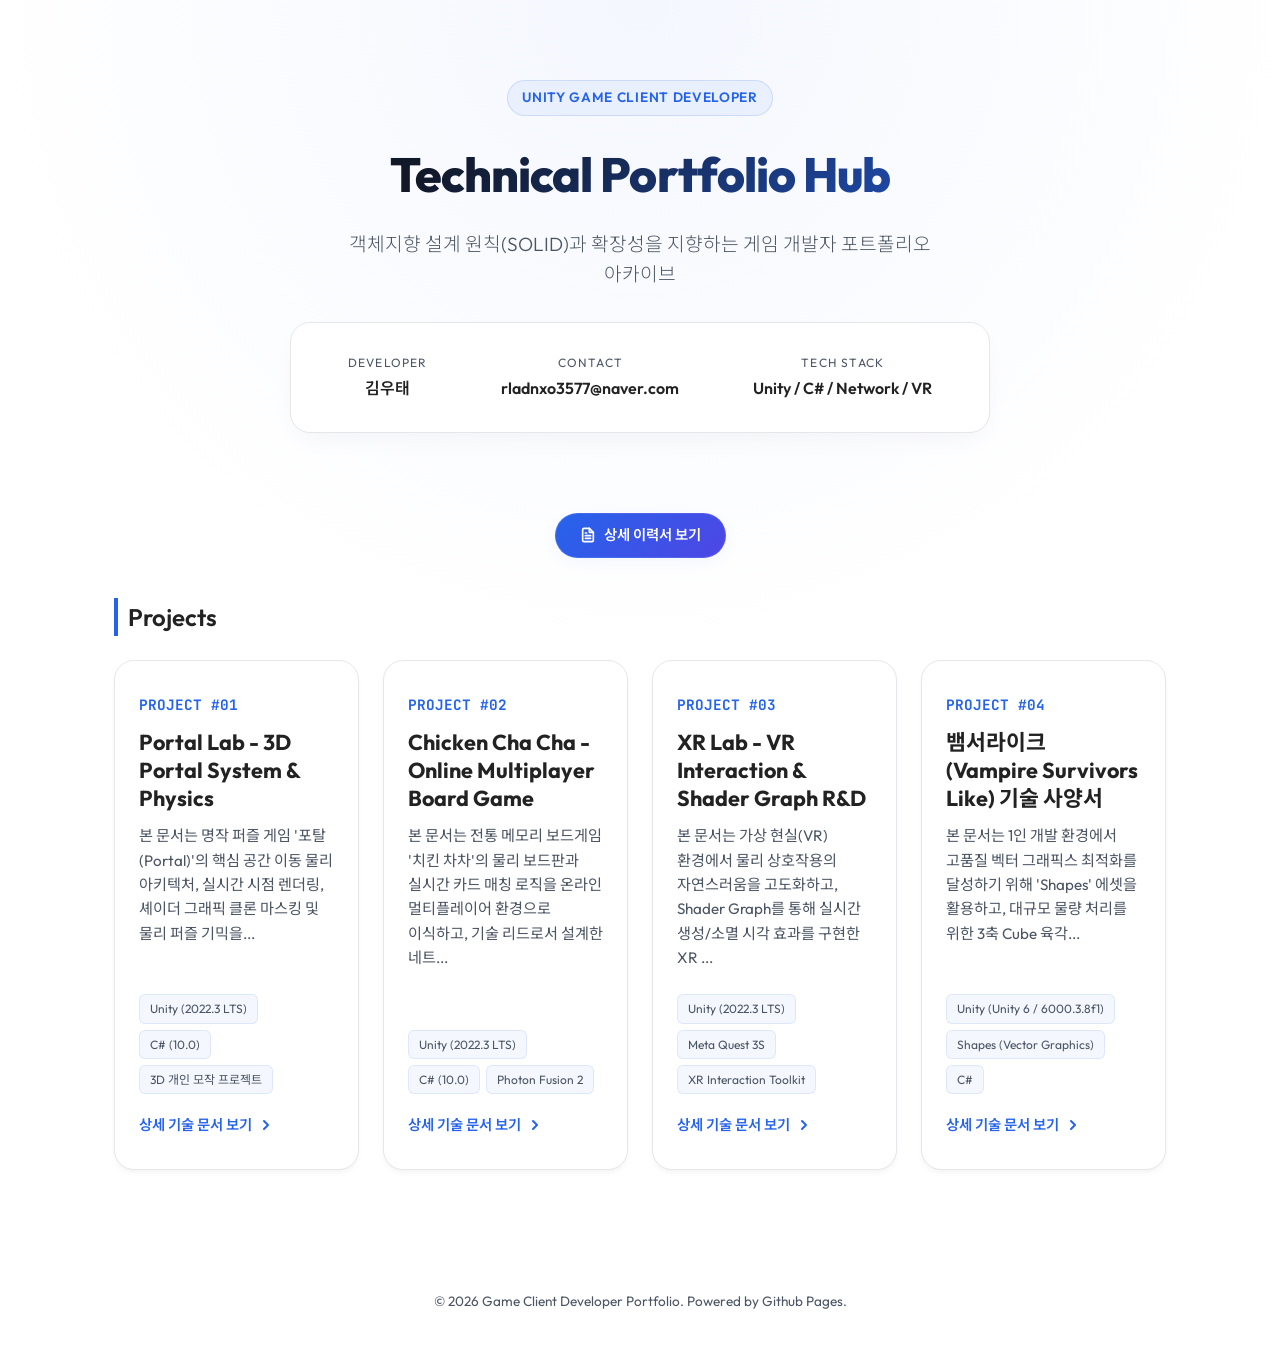
==== index.html @ 173a6411 "[포트폴리오 틀 완성]" ====
<!DOCTYPE html>
<html lang="ko">
<head>
  <meta charset="UTF-8">
  <meta name="viewport" content="width=device-width, initial-scale=1.0">
  <title>Game Client Developer Portfolio Hub</title>
  <meta name="description" content="유니티 게임 클라이언트 개발자 포트폴리오 웹 허브입니다. 핵심 프로젝트 설계와 아키텍처 문서를 제공합니다.">
  
  <!-- Google Fonts -->
  <link rel="preconnect" href="https://fonts.googleapis.com">
  <link rel="preconnect" href="https://fonts.gstatic.com" crossorigin>
  <link href="https://fonts.googleapis.com/css2?family=Outfit:wght@300;400;600;800&family=JetBrains+Mono:wght@400;700&family=Noto+Sans+KR:wght@300;400;700&display=swap" rel="stylesheet">
  
  <style>
    /* ── 디자인 토큰 & 초기화 ── */
    :root {
      --bg-dark: #FFFFFF;
      --card-bg: #FFFFFF;
      --card-border: #E5E7EB;
      --text-main: #222222;
      --text-muted: #4B5563;
      --primary: #2563EB; /* Blue */
      --primary-glow: rgba(37, 99, 235, 0.05);
      --secondary: #4F46E5; /* Indigo */
      --accent: #D97706; /* Amber */
      --font-outfit: 'Outfit', 'Noto Sans KR', sans-serif;
      --font-mono: 'JetBrains Mono', monospace;
    }

    * {
      box-sizing: border-box;
      margin: 0;
      padding: 0;
      font-family: var(--font-outfit);
      -webkit-font-smoothing: antialiased;
      word-break: keep-all;
    }

    body {
      background-color: var(--bg-dark);
      background-image: radial-gradient(circle at 50% 0%, var(--primary-glow) 0%, transparent 60%);
      background-attachment: fixed;
      color: var(--text-main);
      min-height: 100vh;
      display: flex;
      flex-direction: column;
      line-height: 1.6;
    }

    /* ── 헤더 레이아웃 ── */
    header {
      max-width: 1100px;
      width: 100%;
      margin: 0 auto;
      padding: 80px 24px 40px 24px;
      text-align: center;
      animation: fadeInDown 0.8s ease-out;
    }

    .badge {
      display: inline-block;
      padding: 6px 14px;
      background: rgba(37, 99, 235, 0.06);
      border: 1px solid rgba(37, 99, 235, 0.15);
      border-radius: 9999px;
      color: var(--primary);
      font-size: 0.85rem;
      font-weight: 600;
      text-transform: uppercase;
      letter-spacing: 0.05em;
      margin-bottom: 20px;
    }

    h1 {
      font-size: 3rem;
      font-weight: 800;
      letter-spacing: -0.02em;
      background: linear-gradient(135deg, #111827 30%, var(--primary) 100%);
      -webkit-background-clip: text;
      -webkit-text-fill-color: transparent;
      margin-bottom: 16px;
    }

    .subtitle {
      font-size: 1.2rem;
      color: var(--text-muted);
      max-width: 600px;
      margin: 0 auto 32px auto;
      font-weight: 300;
    }

    /* ── 프로필 간략 카드 (Glassmorphism) ── */
    .profile-summary {
      max-width: 700px;
      margin: 0 auto 60px auto;
      background: var(--card-bg);
      border: 1px solid var(--card-border);
      border-radius: 20px;
      padding: 30px;
      display: flex;
      justify-content: space-around;
      flex-wrap: wrap;
      gap: 20px;
      box-shadow: 0 10px 30px -10px rgba(0, 0, 0, 0.06);
      animation: fadeInUp 0.8s ease-out;
      text-decoration: none;
      cursor: pointer;
      transition: all 0.3s cubic-bezier(0.16, 1, 0.3, 1);
    }

    .profile-summary:hover {
      transform: translateY(-4px);
      border-color: rgba(99, 102, 241, 0.45);
      box-shadow: 0 15px 30px -10px rgba(99, 102, 241, 0.3);
    }

    .profile-item {
      text-align: center;
    }

    .profile-label {
      font-size: 0.75rem;
      text-transform: uppercase;
      color: var(--text-muted);
      letter-spacing: 0.1em;
      margin-bottom: 4px;
    }

    .profile-value {
      font-size: 1rem;
      font-weight: 600;
      color: var(--text-main);
    }

    /* ── 메인 컨텐츠 (그리드) ── */
    main {
      max-width: 1100px;
      width: 100%;
      margin: 0 auto;
      padding: 0 24px 80px 24px;
      flex: 1;
      animation: fadeInUp 1s ease-out;
    }

    .grid-title {
      font-size: 1.5rem;
      font-weight: 600;
      margin-bottom: 24px;
      padding-left: 10px;
      border-left: 4px solid var(--primary);
    }

    .portfolio-grid {
      display: grid;
      grid-template-columns: repeat(auto-fit, minmax(240px, 1fr));
      gap: 24px;
    }

    /* ── 포트폴리오 카드 컴포넌트 ── */
    .portfolio-card {
      background: var(--card-bg);
      border: 1px solid var(--card-border);
      border-radius: 20px;
      padding: 32px 24px;
      display: flex;
      flex-direction: column;
      transition: all 0.4s cubic-bezier(0.16, 1, 0.3, 1);
      text-decoration: none;
      color: var(--text-main);
      position: relative;
      overflow: hidden;
      cursor: pointer;
      box-shadow: 0 4px 6px -1px rgba(0, 0, 0, 0.04), 0 2px 4px -1px rgba(0, 0, 0, 0.02);
    }

    /* 카드 네온 테두리 효과 */
    .portfolio-card::before {
      content: '';
      position: absolute;
      top: 0;
      left: 0;
      width: 100%;
      height: 4px;
      background: linear-gradient(90deg, var(--primary), var(--secondary));
      opacity: 0;
      transition: opacity 0.3s;
    }

    .portfolio-card:hover {
      transform: translateY(-6px);
      border-color: rgba(37, 99, 235, 0.3);
      box-shadow: 0 10px 15px -3px rgba(0, 0, 0, 0.08), 0 4px 6px -2px rgba(0, 0, 0, 0.04);
    }

    .portfolio-card:hover::before {
      opacity: 1;
    }

    .card-num {
      font-family: var(--font-mono);
      font-size: 0.9rem;
      color: var(--primary);
      font-weight: 700;
      margin-bottom: 12px;
    }

    .card-title {
      font-size: 1.35rem;
      font-weight: 700;
      margin-bottom: 12px;
      line-height: 1.3;
    }

    .card-desc {
      font-size: 0.95rem;
      color: var(--text-muted);
      margin-bottom: 24px;
      flex: 1;
      font-weight: 400;
    }

    .card-tags {
      display: flex;
      flex-wrap: wrap;
      gap: 6px;
      margin-bottom: 20px;
    }

    .card-tag {
      font-size: 0.75rem;
      padding: 4px 10px;
      background: rgba(37, 99, 235, 0.05);
      border: 1px solid rgba(37, 99, 235, 0.1);
      border-radius: 6px;
      color: var(--text-muted);
    }

    .card-link-btn {
      display: inline-flex;
      align-items: center;
      font-size: 0.9rem;
      font-weight: 600;
      color: var(--primary);
      transition: color 0.3s;
    }

    .portfolio-card:hover .card-link-btn {
      color: #3B82F6;
    }

    .card-link-btn svg {
      margin-left: 6px;
      transition: transform 0.3s;
    }

    .portfolio-card:hover .card-link-btn svg {
      transform: translateX(4px);
    }

    /* ── 푸터 ── */
    footer {
      border-top: 1px solid rgba(255, 255, 255, 0.05);
      padding: 40px 24px;
      text-align: center;
      color: var(--text-muted);
      font-size: 0.85rem;
    }

    /* ── 애니메이션 ── */
    @keyframes fadeInDown {
      from {
        opacity: 0;
        transform: translateY(-20px);
      }
      to {
        opacity: 1;
        transform: translateY(0);
      }
    }

    @keyframes fadeInUp {
      from {
        opacity: 0;
        transform: translateY(30px);
      }
      to {
        opacity: 1;
        transform: translateY(0);
      }
    }

    .resume-btn {
      display: inline-flex;
      align-items: center;
      padding: 10px 24px;
      background: linear-gradient(135deg, var(--primary), var(--secondary));
      border: 1px solid rgba(255, 255, 255, 0.1);
      border-radius: 30px;
      color: #FFF;
      text-decoration: none;
      font-size: 0.9rem;
      font-weight: 600;
      box-shadow: 0 4px 15px var(--primary-glow);
      transition: all 0.3s cubic-bezier(0.16, 1, 0.3, 1);
      margin-top: 20px;
    }

    .resume-btn:hover {
      transform: translateY(-2px);
      box-shadow: 0 6px 20px rgba(99, 102, 241, 0.45);
      border-color: rgba(255, 255, 255, 0.2);
    }

    /* ── 반응형 레이아웃 ── */
    @media (max-width: 768px) {
      header {
        padding: 50px 24px 30px 24px;
      }
      h1 {
        font-size: 2.2rem;
      }
      .profile-summary {
        flex-direction: column;
        align-items: center;
        gap: 16px;
      }
    }
  </style>
</head>
<body>

  <header>
    <div class="badge">Unity Game Client Developer</div>
    <h1 id="main-header-title">Technical Portfolio Hub</h1>
    <p class="subtitle">객체지향 설계 원칙(SOLID)과 확장성을 지향하는 게임 개발자 포트폴리오 아카이브</p>
    
    <a href="resume/resume_viewer.html" class="profile-summary" id="profile-card">
      <div class="profile-item">
        <div class="profile-label">Developer</div>
        <div class="profile-value">김우태</div>
      </div>
      <div class="profile-item">
        <div class="profile-label">Contact</div>
        <div class="profile-value">rladnxo3577@naver.com</div>
      </div>
      <div class="profile-item">
        <div class="profile-label">Tech Stack</div>
        <div class="profile-value">Unity / C# / Network / VR</div>
      </div>
    </a>

    <a href="resume/resume_viewer.html" class="resume-btn" id="btn-view-resume">
      <svg width="16" height="16" viewBox="0 0 24 24" fill="none" stroke="currentColor" stroke-width="2.5" stroke-linecap="round" stroke-linejoin="round" style="display:inline-block; vertical-align:middle; margin-right:8px;">
        <path d="M14 2H6a2 2 0 0 0-2 2v16a2 2 0 0 0 2 2h12a2 2 0 0 0 2-2V8z"></path>
        <polyline points="14 2 14 8 20 8"></polyline>
        <line x1="16" y1="13" x2="8" y2="13"></line>
        <line x1="16" y1="17" x2="8" y2="17"></line>
        <polyline points="10 9 9 9 8 9"></polyline>
      </svg>
      상세 이력서 보기
    </a>
  </header>

  <main>
    <h2 class="grid-title" id="grid-header">Projects</h2>
    
    <div class="portfolio-grid" id="project-list-grid">
      <!-- 1번 포트폴리오 -->
      <a href="viewer.html#1" class="portfolio-card" id="card-proj-1">
        <div class="card-num">PROJECT #01</div>
        <h3 class="card-title">확률 기반 크래프팅 시스템</h3>
        <p class="card-desc">UI와 비즈니스 로직을 완벽히 분리하고, 주입형 난수 함수로 100% 경로 단위 테스트를 보장하는 제작 시스템 설계.</p>
        <div class="card-tags">
          <span class="card-tag">DIP/Event</span>
          <span class="card-tag">Unit Test</span>
          <span class="card-tag">LINQ</span>
        </div>
        <div class="card-link-btn">
          상세 기술 문서 보기
          <svg width="16" height="16" viewBox="0 0 16 16" fill="none" xmlns="http://www.w3.org/2000/svg">
            <path d="M6 12L10 8L6 4" stroke="currentColor" stroke-width="2" stroke-linecap="round" stroke-linejoin="round"/>
          </svg>
        </div>
      </a>

      <!-- 2번 포트폴리오 -->
      <a href="viewer.html#2" class="portfolio-card" id="card-proj-2">
        <div class="card-num">PROJECT #02</div>
        <h3 class="card-title">[프로젝트 2 상세 작성]</h3>
        <p class="card-desc">이곳에 두 번째 대표 프로젝트의 핵심 아키텍처 성과 및 최적화 기획 요약을 작성해 넣으세요.</p>
        <div class="card-tags">
          <span class="card-tag">대기 중</span>
          <span class="card-tag">대기 중</span>
        </div>
        <div class="card-link-btn">
          상세 기술 문서 보기
          <svg width="16" height="16" viewBox="0 0 16 16" fill="none" xmlns="http://www.w3.org/2000/svg">
            <path d="M6 12L10 8L6 4" stroke="currentColor" stroke-width="2" stroke-linecap="round" stroke-linejoin="round"/>
          </svg>
        </div>
      </a>

      <!-- 3번 포트폴리오 -->
      <a href="viewer.html#3" class="portfolio-card" id="card-proj-3">
        <div class="card-num">PROJECT #03</div>
        <h3 class="card-title">[프로젝트 3 상세 작성]</h3>
        <p class="card-desc">세 번째 프로젝트의 구조도, 트러블슈팅 및 성능 향상 핵심 지표를 채워넣을 템플릿 영역입니다.</p>
        <div class="card-tags">
          <span class="card-tag">대기 중</span>
          <span class="card-tag">대기 중</span>
        </div>
        <div class="card-link-btn">
          상세 기술 문서 보기
          <svg width="16" height="16" viewBox="0 0 16 16" fill="none" xmlns="http://www.w3.org/2000/svg">
            <path d="M6 12L10 8L6 4" stroke="currentColor" stroke-width="2" stroke-linecap="round" stroke-linejoin="round"/>
          </svg>
        </div>
      </a>

      <!-- 4번 포트폴리오 -->
      <a href="viewer.html#4" class="portfolio-card" id="card-proj-4">
        <div class="card-num">PROJECT #04</div>
        <h3 class="card-title">[프로젝트 4 상세 작성]</h3>
        <p class="card-desc">네 번째 프로젝트의 시스템 구조 및 모듈 결합도를 제어하기 위해 고민한 설계 결정을 기록하는 공간입니다.</p>
        <div class="card-tags">
          <span class="card-tag">대기 중</span>
          <span class="card-tag">대기 중</span>
        </div>
        <div class="card-link-btn">
          상세 기술 문서 보기
          <svg width="16" height="16" viewBox="0 0 16 16" fill="none" xmlns="http://www.w3.org/2000/svg">
            <path d="M6 12L10 8L6 4" stroke="currentColor" stroke-width="2" stroke-linecap="round" stroke-linejoin="round"/>
          </svg>
        </div>
      </a>
    </div>
  </main>

  <footer>
    <p>© 2026 Game Client Developer Portfolio. Powered by Github Pages.</p>
  </footer>

  <script>
    document.addEventListener("DOMContentLoaded", () => {
      const projects = [1, 2, 3, 4];
      
      projects.forEach(num => {
        const card = document.getElementById(`card-proj-${num}`);
        if (!card) return;

        const titleEl = card.querySelector(".card-title");
        const descEl = card.querySelector(".card-desc");
        const tagsEl = card.querySelector(".card-tags");

        // 프로젝트 마크다운 동적 읽기
        fetch(`./portfolio/project${num}/README.md`)
          .then(res => {
            if (!res.ok) throw new Error("Readme not found");
            return res.text();
          })
          .then(mdText => {
            parseAndApply(mdText, titleEl, descEl, tagsEl);
          })
          .catch(err => {
            console.log(`Project ${num} metadata skipped (Using placeholder):`, err.message);
          });
      });

      function parseAndApply(md, titleEl, descEl, tagsEl) {
        const lines = md.split('\n').map(line => line.trim()).filter(line => line.length > 0);
        
        let title = "";
        let desc = "";
        let tags = [];

        // 1. 제목 추출 (# 헤더)
        for (let line of lines) {
          if (line.startsWith("#")) {
            title = line.replace(/^#+\s*/, "").replace(/—/g, "-");
            break;
          }
        }

        // 2. 한 줄 요약 설명 추출
        let foundHeader = false;
        for (let line of lines) {
          if (line.startsWith("#")) {
            foundHeader = true;
            continue;
          }
          if (foundHeader && !line.startsWith("#") && !line.startsWith("*") && !line.startsWith("-") && !line.startsWith(">") && !line.startsWith("`")) {
            desc = line;
            break;
          }
        }

        // 3. 태그 추출 (**로 강조된 메타 라인 파싱)
        for (let line of lines) {
          if (line.startsWith("**") && line.endsWith("**")) {
            const rawTags = line.replace(/^\*\*|\*\*$/g, "").split(/[·•|]/);
            tags = rawTags.map(t => t.trim()).filter(t => t.length > 0);
            break;
          }
        }

        // DOM 업데이트
        if (title && titleEl) titleEl.textContent = title;
        if (desc && descEl) {
          descEl.textContent = desc.length > 85 ? desc.substring(0, 85) + "..." : desc;
        }
        if (tags.length > 0 && tagsEl) {
          tagsEl.innerHTML = "";
          // 최대 3개 태그 노출
          tags.slice(0, 3).forEach(tag => {
            const span = document.createElement("span");
            span.className = "card-tag";
            span.textContent = tag;
            tagsEl.appendChild(span);
          });
        }
      }
    });
  </script>

</body>
</html>
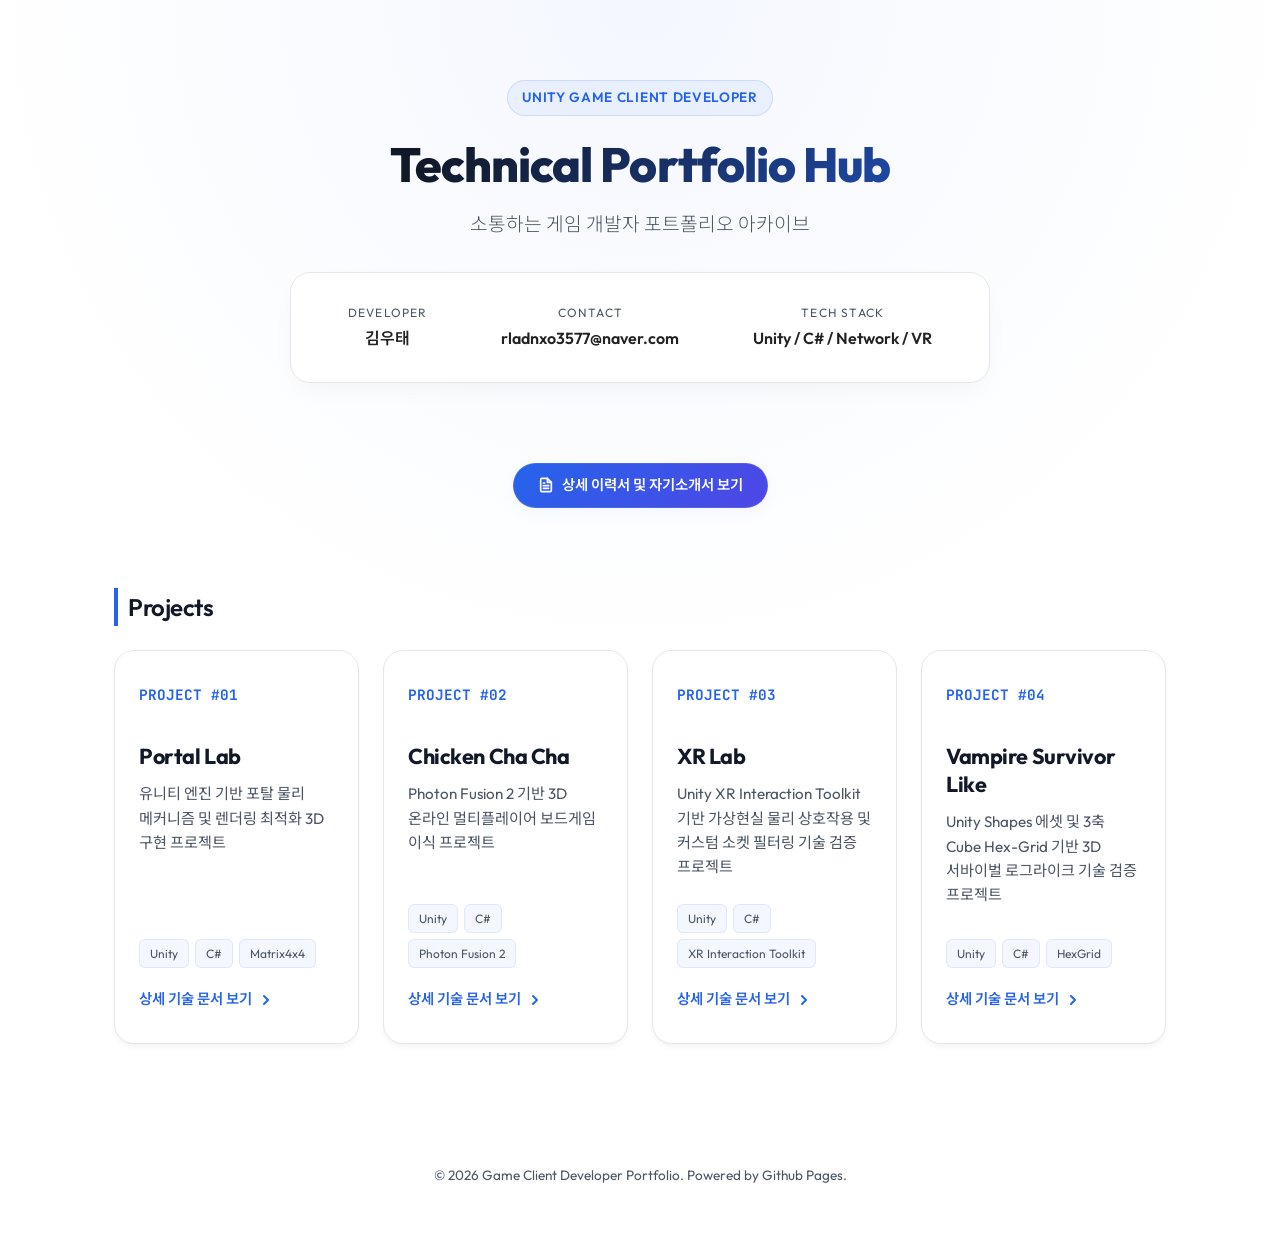
==== commit 1378dbe8: "[project2 - 치킨 차차 작업 중]" ====
--- a/index.html
+++ b/index.html
@@ -10,21 +10,15 @@
   <link rel="preconnect" href="https://fonts.googleapis.com">
   <link rel="preconnect" href="https://fonts.gstatic.com" crossorigin>
   <link href="https://fonts.googleapis.com/css2?family=Outfit:wght@300;400;600;800&family=JetBrains+Mono:wght@400;700&family=Noto+Sans+KR:wght@300;400;700&display=swap" rel="stylesheet">
+  <!-- 공통 디자인 시스템 (theme.css) -->
+  <link rel="stylesheet" href="theme.css">
   
   <style>
-    /* ── 디자인 토큰 & 초기화 ── */
+    /* ── index.html 전용 디자인 토큰 ── */
     :root {
-      --bg-dark: #FFFFFF;
-      --card-bg: #FFFFFF;
-      --card-border: #E5E7EB;
-      --text-main: #222222;
-      --text-muted: #4B5563;
-      --primary: #2563EB; /* Blue */
-      --primary-glow: rgba(37, 99, 235, 0.05);
-      --secondary: #4F46E5; /* Indigo */
-      --accent: #D97706; /* Amber */
-      --font-outfit: 'Outfit', 'Noto Sans KR', sans-serif;
-      --font-mono: 'JetBrains Mono', monospace;
+      --bg-dark: var(--bg-light);
+      --font-outfit: var(--font-sans);
+      --primary-glow: color-mix(in srgb, var(--primary) 5%, transparent);
     }
 
     * {
@@ -60,8 +54,8 @@
     .badge {
       display: inline-block;
       padding: 6px 14px;
-      background: rgba(37, 99, 235, 0.06);
-      border: 1px solid rgba(37, 99, 235, 0.15);
+      background: color-mix(in srgb, var(--primary) 6%, transparent);
+      border: 1px solid color-mix(in srgb, var(--primary) 15%, transparent);
       border-radius: 9999px;
       color: var(--primary);
       font-size: 0.85rem;
@@ -75,7 +69,7 @@
       font-size: 3rem;
       font-weight: 800;
       letter-spacing: -0.02em;
-      background: linear-gradient(135deg, #111827 30%, var(--primary) 100%);
+      background: linear-gradient(135deg, var(--heading-color) 30%, var(--primary) 100%);
       -webkit-background-clip: text;
       -webkit-text-fill-color: transparent;
       margin-bottom: 16px;
@@ -110,8 +104,8 @@
 
     .profile-summary:hover {
       transform: translateY(-4px);
-      border-color: rgba(99, 102, 241, 0.45);
-      box-shadow: 0 15px 30px -10px rgba(99, 102, 241, 0.3);
+      border-color: color-mix(in srgb, var(--secondary) 45%, transparent);
+      box-shadow: 0 15px 30px -10px color-mix(in srgb, var(--secondary) 30%, transparent);
     }
 
     .profile-item {
@@ -188,7 +182,7 @@
 
     .portfolio-card:hover {
       transform: translateY(-6px);
-      border-color: rgba(37, 99, 235, 0.3);
+      border-color: color-mix(in srgb, var(--primary) 30%, transparent);
       box-shadow: 0 10px 15px -3px rgba(0, 0, 0, 0.08), 0 4px 6px -2px rgba(0, 0, 0, 0.04);
     }
 
@@ -229,8 +223,8 @@
     .card-tag {
       font-size: 0.75rem;
       padding: 4px 10px;
-      background: rgba(37, 99, 235, 0.05);
-      border: 1px solid rgba(37, 99, 235, 0.1);
+      background: color-mix(in srgb, var(--primary) 5%, transparent);
+      border: 1px solid color-mix(in srgb, var(--primary) 10%, transparent);
       border-radius: 6px;
       color: var(--text-muted);
     }
@@ -245,7 +239,7 @@
     }
 
     .portfolio-card:hover .card-link-btn {
-      color: #3B82F6;
+      color: var(--secondary);
     }
 
     .card-link-btn svg {
@@ -307,7 +301,7 @@
 
     .resume-btn:hover {
       transform: translateY(-2px);
-      box-shadow: 0 6px 20px rgba(99, 102, 241, 0.45);
+      box-shadow: 0 6px 20px color-mix(in srgb, var(--secondary) 45%, transparent);
       border-color: rgba(255, 255, 255, 0.2);
     }
 
@@ -332,7 +326,7 @@
   <header>
     <div class="badge">Unity Game Client Developer</div>
     <h1 id="main-header-title">Technical Portfolio Hub</h1>
-    <p class="subtitle">객체지향 설계 원칙(SOLID)과 확장성을 지향하는 게임 개발자 포트폴리오 아카이브</p>
+    <p class="subtitle">소통하는 게임 개발자 포트폴리오 아카이브</p>
     
     <a href="resume/resume_viewer.html" class="profile-summary" id="profile-card">
       <div class="profile-item">
@@ -357,7 +351,7 @@
         <line x1="16" y1="17" x2="8" y2="17"></line>
         <polyline points="10 9 9 9 8 9"></polyline>
       </svg>
-      상세 이력서 보기
+      상세 이력서 및 자기소개서 보기
     </a>
   </header>
 
@@ -368,12 +362,11 @@
       <!-- 1번 포트폴리오 -->
       <a href="viewer.html#1" class="portfolio-card" id="card-proj-1">
         <div class="card-num">PROJECT #01</div>
-        <h3 class="card-title">확률 기반 크래프팅 시스템</h3>
-        <p class="card-desc">UI와 비즈니스 로직을 완벽히 분리하고, 주입형 난수 함수로 100% 경로 단위 테스트를 보장하는 제작 시스템 설계.</p>
+        <h3 class="card-title">[프로젝트 1 상세 작성]</h3>
+        <p class="card-desc">첫 번째 대표 프로젝트의 핵심 아키텍처 성과 및 최적화 기획 요약을 작성해 넣으세요.</p>
         <div class="card-tags">
-          <span class="card-tag">DIP/Event</span>
-          <span class="card-tag">Unit Test</span>
-          <span class="card-tag">LINQ</span>
+          <span class="card-tag">대기 중</span>
+          <span class="card-tag">대기 중</span>
         </div>
         <div class="card-link-btn">
           상세 기술 문서 보기
@@ -453,7 +446,7 @@
         const tagsEl = card.querySelector(".card-tags");
 
         // 프로젝트 마크다운 동적 읽기
-        fetch(`./portfolio/project${num}/README.md`)
+        fetch(`./portfolio/project${num}/README.md?t=${new Date().getTime()}`)
           .then(res => {
             if (!res.ok) throw new Error("Readme not found");
             return res.text();
@@ -473,50 +466,96 @@
         let desc = "";
         let tags = [];
 
-        // 1. 제목 추출 (# 헤더)
+        // 1. 제목 및 부제(H3) 추출
         for (let line of lines) {
-          if (line.startsWith("#")) {
+          if (line.startsWith("#") && !line.startsWith("##") && !line.startsWith("###")) {
             title = line.replace(/^#+\s*/, "").replace(/—/g, "-");
-            break;
-          }
-        }
-
-        // 2. 한 줄 요약 설명 추출
-        let foundHeader = false;
-        for (let line of lines) {
-          if (line.startsWith("#")) {
-            foundHeader = true;
-            continue;
-          }
-          if (foundHeader && !line.startsWith("#") && !line.startsWith("*") && !line.startsWith("-") && !line.startsWith(">") && !line.startsWith("`")) {
-            desc = line;
-            break;
-          }
-        }
-
-        // 3. 태그 추출 (**로 강조된 메타 라인 파싱)
-        for (let line of lines) {
-          if (line.startsWith("**") && line.endsWith("**")) {
-            const rawTags = line.replace(/^\*\*|\*\*$/g, "").split(/[·•|]/);
-            tags = rawTags.map(t => t.trim()).filter(t => t.length > 0);
-            break;
+          }
+          if (line.startsWith("###") && !desc) {
+            desc = line.replace(/^###+\s*/, "");
+          }
+        }
+
+        // 2. 부제가 없을 때만 첫 일반 단락을 한 줄 요약으로 추출
+        if (!desc) {
+          let foundHeader = false;
+          for (let line of lines) {
+            if (line.startsWith("#")) {
+              foundHeader = true;
+              continue;
+            }
+            if (foundHeader && !line.startsWith("#") && !line.startsWith("*") && !line.startsWith("-") && !line.startsWith(">") && !line.startsWith("`") && !line.startsWith("|")) {
+              desc = line;
+              break;
+            }
+          }
+        }
+
+        // 3. 태그 추출 (HTML meta-grid의 핵심 스택 우선, 그 다음 마크다운 표, 마지막으로 ** 볼드 라인)
+        let foundTableStack = false;
+        
+        // A. HTML meta-grid 탐색
+        for (let i = 0; i < lines.length; i++) {
+          if (lines[i].includes("핵심 스택") || lines[i].includes("기술 스택")) {
+            for (let j = i + 1; j <= i + 4 && j < lines.length; j++) {
+              if (lines[j].includes("meta-val")) {
+                const cleanText = lines[j].replace(/<[^>]*>/g, "").trim();
+                const rawTags = cleanText.split(/[\/·•|]/);
+                tags = rawTags.map(t => t.trim()).filter(t => t.length > 0);
+                foundTableStack = true;
+                break;
+              }
+            }
+          }
+          if (foundTableStack) break;
+        }
+
+        // B. 마크다운 표 탐색
+        if (!foundTableStack) {
+          for (let line of lines) {
+            if (line.startsWith("|") && (line.includes("핵심 스택") || line.includes("기술 스택"))) {
+              const cols = line.split("|").map(c => c.trim());
+              if (cols.length >= 3) {
+                const rawTags = cols[2].split(/[\/·•|]/);
+                tags = rawTags.map(t => t.trim()).filter(t => t.length > 0);
+                foundTableStack = true;
+                break;
+              }
+            }
+          }
+        }
+
+        // C. 기존 ** 볼드 라인 탐색
+        if (!foundTableStack) {
+          for (let line of lines) {
+            if (line.startsWith("**") && line.endsWith("**")) {
+              const rawTags = line.replace(/^\*\*|\*\*$/g, "").split(/[\/·•|]/);
+              tags = rawTags.map(t => t.trim()).filter(t => t.length > 0);
+              break;
+            }
           }
         }
 
         // DOM 업데이트
         if (title && titleEl) titleEl.textContent = title;
         if (desc && descEl) {
-          descEl.textContent = desc.length > 85 ? desc.substring(0, 85) + "..." : desc;
-        }
-        if (tags.length > 0 && tagsEl) {
+          descEl.textContent = desc;
+        }
+        if (tagsEl) {
           tagsEl.innerHTML = "";
-          // 최대 3개 태그 노출
-          tags.slice(0, 3).forEach(tag => {
+          if (tags.length > 0) {
+            tags.slice(0, 3).forEach(tag => {
+              const span = document.createElement("span");
+              span.className = "card-tag";
+              span.textContent = tag;
+              tagsEl.appendChild(span);
+            });
+          } else {
             const span = document.createElement("span");
             span.className = "card-tag";
-            span.textContent = tag;
+            span.textContent = "대기 중";
             tagsEl.appendChild(span);
-          });
+          }
         }
       }
     });
--- a/theme.css
+++ b/theme.css
@@ -0,0 +1,240 @@
+@charset "UTF-8";
+
+/* ==========================================================================
+   김우태 개발자 포트폴리오 웹 허브 — 공통 디자인 시스템 (theme.css)
+   [미니멀 / 문서형 테마 (가장 권장)]
+   ========================================================================== */
+
+:root {
+  /* ── 폰트 2종 (본문용 산세리프 / 코드용 고정폭) ── */
+  --font-sans: 'Outfit', 'Noto Sans KR', -apple-system, BlinkMacSystemFont, 'Segoe UI', Roboto, sans-serif;
+  --font-mono: 'JetBrains Mono', 'D2Coding', Consolas, monospace;
+
+  /* ── 테마 3색 (미니멀/문서형 밝은 테마) ── */
+  --bg-light: #FFFFFF;        /* 1. 배경색 (순백색) */
+  --text-main: #222222;       /* 2. 텍스트색 (진회색) */
+  --primary: #2563EB;         /* 3. 강조색 (신뢰성 높은 파란색 Blue) */
+  
+  /* ── 서브 강조 및 상태 컬러 ── */
+  --secondary: #4F46E5;       /* 페리윙클/인디고 계열 */
+  --text-muted: #4B5563;      /* 흐린 설명용 그레이 */
+  --accent: #D97706;          /* 포인트 오렌지/앰버 */
+  
+  /* ── 미니멀 보더 & 섀도우 토큰 ── */
+  --card-bg: #FFFFFF;
+  --card-image-bg: #e6ebff;   /* 이미지 카드 배경색 */
+  --card-border: #E5E7EB;     /* 연한 회색 경계선 */
+  --shadow-sm: 0 1px 2px 0 rgba(0, 0, 0, 0.05);
+  --shadow-md: 0 4px 6px -1px rgba(0, 0, 0, 0.05), 0 2px 4px -1px rgba(0, 0, 0, 0.03);
+  --shadow-lg: 0 10px 15px -3px rgba(0, 0, 0, 0.06), 0 4px 6px -2px rgba(0, 0, 0, 0.02);
+  --container-width: 1060px;
+
+  /* ── 코드 블록 토큰 ── */
+  --code-bg: #0d1117;               /* pre 블록 배경 (다크) */
+  --code-border: #30363d;           /* pre 블록 테두리 */
+  --code-shadow: rgba(0, 0, 0, 0.3); /* pre 블록 그림자 */
+  --code-text: #c9d1d9;             /* pre code 기본 글자색 */
+  --code-comment: #8b949e;          /* 주석 글자색 */
+  --code-inline-bg: rgba(37, 99, 235, 0.05); /* 인라인 코드 배경 */
+  --code-highlight: #38bdf8;        /* strong/b 강조 글자색 (Sky Blue) */
+  --code-highlight-glow: rgba(56, 189, 248, 0.3); /* 강조 글자 glow */
+  --code-number-highlight: #f97316;  /* 코드 주석 넘버링 강조 글자색 (Vivid Orange) */
+
+  /* ── 머메이드 다이어그램 토큰 ── */
+  --mermaid-node-font-size: 14px;   /* 노드 내부 텍스트 크기 */
+  --mermaid-xl-scale: 1.5;          /* .mermaid-xl 확대 배율 */
+
+  /* ── 뷰어 레이아웃 & 컴포넌트 토큰 ── */
+  --sidebar-bg: #F9FAFB;            /* 사이드바 및 TOC 배경색 */
+  --heading-color: #111827;         /* 제목 텍스트 색상 */
+  --error-color: #EF4444;           /* 에러 메시지 색상 */
+  --caption-bg: #FAFAFA;            /* 이미지 캡션 배경색 */
+  --tooltip-bg: rgba(17, 24, 39, 0.85); /* 돋보기 툴팁 배경색 */
+  --tooltip-border: rgba(255, 255, 255, 0.1); /* 돋보기 툴팁 테두리 */
+  --tooltip-text: #FFFFFF;          /* 돋보기 툴팁 텍스트 */
+}
+
+/* ── Reset & Base Styles ── */
+* {
+  box-sizing: border-box;
+  margin: 0;
+  padding: 0;
+}
+
+body {
+  background-color: var(--bg-light);
+  background-image: radial-gradient(circle at 50% 0%, rgba(37, 99, 235, 0.02) 0%, transparent 60%);
+  color: var(--text-main);
+  font-family: var(--font-sans);
+  line-height: 1.8;
+  -webkit-font-smoothing: antialiased;
+  -moz-osx-font-smoothing: grayscale;
+}
+
+/* ── 레이아웃 컨테이너 ── */
+.container {
+  max-width: var(--container-width);
+  margin: 0 auto;
+  padding: 40px 20px;
+}
+
+/* ── 미니멀 디자인 카드 (.card-wrapper) ── */
+.card-wrapper {
+  background: var(--card-bg);
+  border: 1px solid var(--card-border);
+  border-radius: 16px;
+  padding: 30px;
+  box-shadow: var(--shadow-md);
+  transition: all 0.3s cubic-bezier(0.16, 1, 0.3, 1);
+}
+
+.card-wrapper:hover {
+  transform: translateY(-2px);
+  border-color: color-mix(in srgb, var(--primary) 30%, transparent);
+  box-shadow: var(--shadow-lg);
+}
+
+/* ── 헤더 및 텍스트 위계 (Typography) ── */
+h1, h2, h3, h4 {
+  color: var(--heading-color);             /* 완전 검정에 가까운 다크 그레이 */
+  font-weight: 700;
+  letter-spacing: -0.02em;
+}
+
+h1 {
+  font-size: 2.5rem;
+  line-height: 1.2;
+  margin-bottom: 20px;
+  background: linear-gradient(135deg, var(--heading-color) 30%, var(--primary) 100%);
+  -webkit-background-clip: text;
+  -webkit-text-fill-color: transparent;
+}
+
+h2 {
+  font-size: 1.5rem;
+  border-left: 4px solid var(--primary);
+  padding-left: 12px;
+  margin: 40px 0 20px 0;
+}
+
+h3 {
+  font-size: 1.15rem;
+  margin: 24px 0 12px 0;
+}
+
+p {
+  color: var(--text-muted);
+  font-weight: 400;
+  margin-bottom: 16px;
+}
+
+strong {
+  color: var(--primary);
+  font-weight: 600;
+}
+
+/* ── 미니멀 코드 블록 및 인라인 코드 ── */
+pre {
+  background: var(--sidebar-bg);        /* 코드 블록용 연회색 배경 */
+  border: 1px solid var(--card-border);
+  border-radius: 8px;
+  padding: 16px 20px;
+  margin: 20px 0;
+  overflow-x: auto;
+}
+
+code, pre code {
+  font-family: var(--font-mono) !important;
+  font-size: 0.85rem;
+  color: var(--text-main);
+}
+
+p code {
+  background: color-mix(in srgb, var(--primary) 5%, transparent);
+  color: var(--primary);
+  padding: 2px 6px;
+  border-radius: 4px;
+}
+
+code .code-number-highlight {
+  color: var(--code-number-highlight) !important;
+  font-weight: 700;
+}
+
+/* ── 리스트 스타일 ── */
+ul, ol {
+  margin-bottom: 20px;
+  padding-left: 20px;
+  color: var(--text-muted);
+  font-weight: 400;
+}
+
+li {
+  margin-bottom: 8px;
+}
+
+/* ── 테이블 스타일 ── */
+table {
+  width: 100%;
+  border-collapse: collapse;
+  margin: 24px 0;
+  font-size: 0.9rem;
+}
+
+th {
+  background: color-mix(in srgb, var(--primary) 4%, transparent);
+  color: var(--primary);
+  text-align: left;
+  padding: 10px 14px;
+  border-bottom: 2px solid color-mix(in srgb, var(--primary) 15%, transparent);
+  font-weight: 600;
+}
+
+td {
+  padding: 10px 14px;
+  border-bottom: 1px solid var(--card-border);
+  color: var(--text-muted);
+}
+
+/* ── 마크다운 내 이미지 스타일 최적화 ── */
+.markdown-body img {
+  max-width: 100%;
+  height: auto;
+  display: block;
+  margin: 28px auto;
+  border-radius: 10px;
+  border: 1px solid var(--card-border);
+  box-shadow: 0 6px 16px rgba(0, 0, 0, 0.04);
+  transition: transform 0.3s ease, box-shadow 0.3s ease;
+}
+
+.markdown-body img:hover {
+  transform: translateY(-2px);
+  box-shadow: 0 12px 24px rgba(0, 0, 0, 0.08);
+}
+
+/* ── 이미지 가로 배치를 위한 공용 플렉스 그리드 ── */
+.image-row {
+  display: flex;
+  gap: 16px;
+  justify-content: center;
+  align-items: center;
+  flex-wrap: wrap;
+  margin: 28px 0;
+  width: 100%;
+}
+
+.image-row.cols-2 img {
+  max-width: calc(50% - 8px) !important;
+  margin: 0 !important;
+}
+
+.image-row.cols-3 img {
+  max-width: calc(33.33% - 11px) !important;
+  margin: 0 !important;
+}
+
+.image-row.cols-4 img {
+  max-width: calc(25% - 12px) !important;
+  margin: 0 !important;
+}
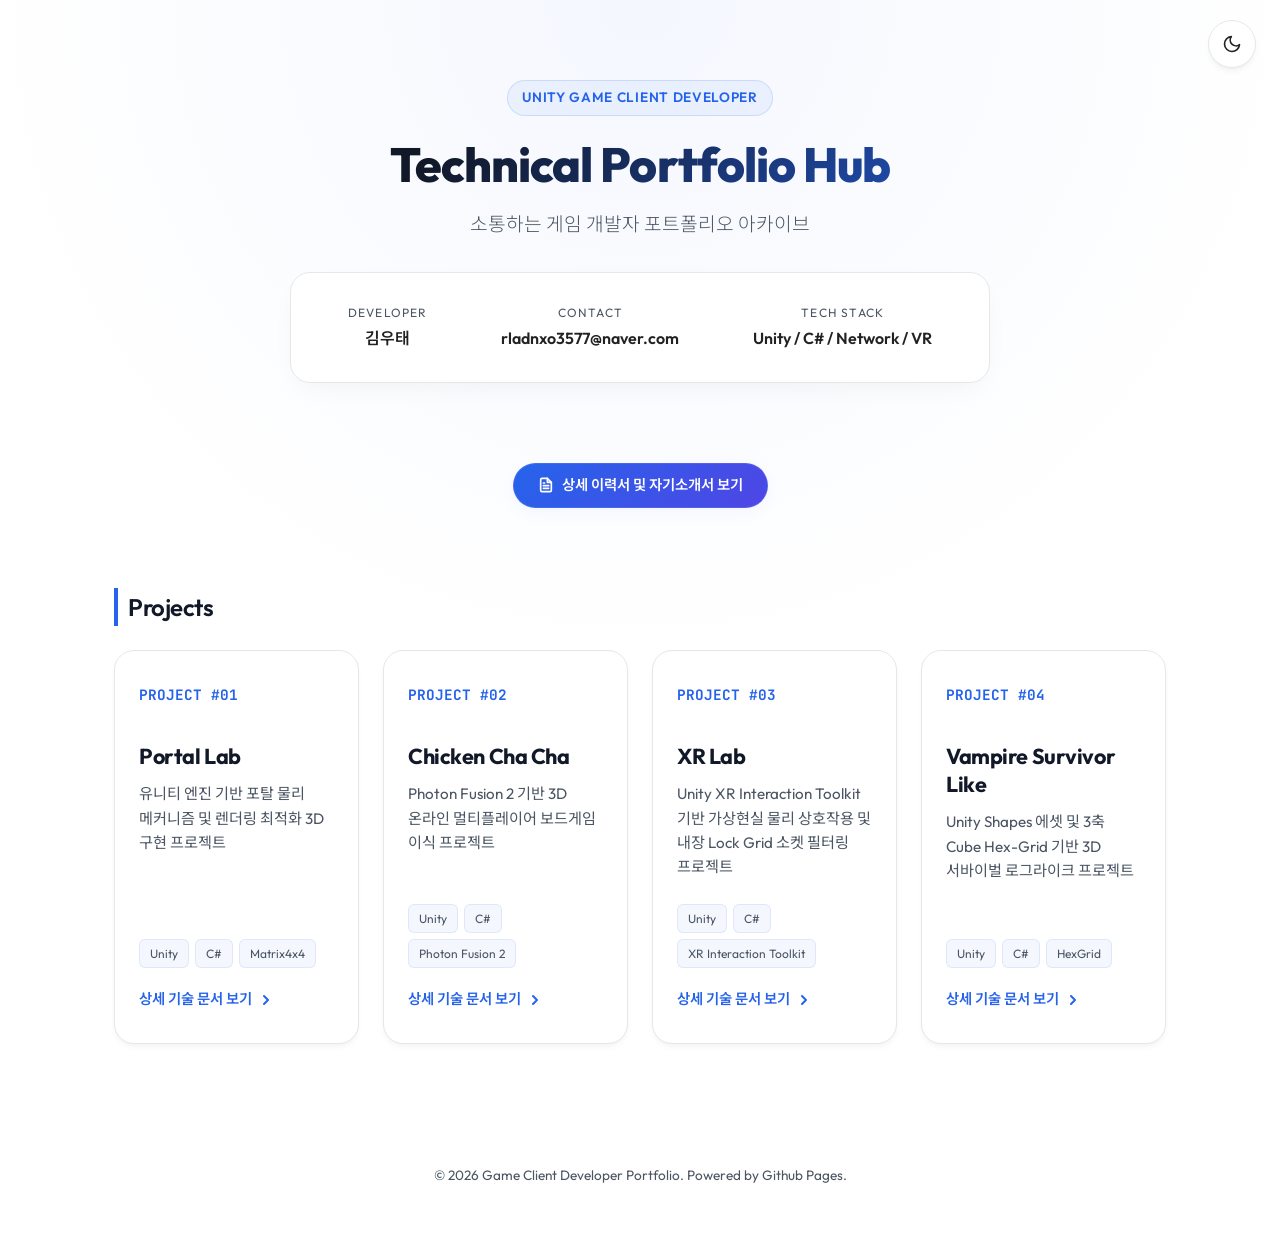
==== commit 63779d05: "[다크 테마 추가]" ====
--- a/index.html
+++ b/index.html
@@ -12,6 +12,8 @@
   <link href="https://fonts.googleapis.com/css2?family=Outfit:wght@300;400;600;800&family=JetBrains+Mono:wght@400;700&family=Noto+Sans+KR:wght@300;400;700&display=swap" rel="stylesheet">
   <!-- 공통 디자인 시스템 (theme.css) -->
   <link rel="stylesheet" href="theme.css">
+  <!-- 다크 테마 (동적으로 활성화됨) -->
+  <link rel="stylesheet" href="" id="theme-dark-css" disabled>
   
   <style>
     /* ── index.html 전용 디자인 토큰 ── */
@@ -305,6 +307,42 @@
       border-color: rgba(255, 255, 255, 0.2);
     }
 
+    /* ── 테마 토글 버튼 ── */
+    #theme-toggle {
+      position: fixed;
+      top: 20px;
+      right: 24px;
+      z-index: 9999;
+      width: 48px;
+      height: 48px;
+      border-radius: 50%;
+      border: 1px solid var(--card-border);
+      background: var(--card-bg);
+      color: var(--text-main);
+      cursor: pointer;
+      display: flex;
+      align-items: center;
+      justify-content: center;
+      box-shadow: var(--shadow-md);
+      transition: all 0.3s cubic-bezier(0.16, 1, 0.3, 1);
+      outline: none;
+    }
+
+    #theme-toggle:hover {
+      transform: scale(1.1) rotate(15deg);
+      border-color: color-mix(in srgb, var(--primary) 50%, transparent);
+      box-shadow: 0 0 0 4px color-mix(in srgb, var(--primary) 12%, transparent), var(--shadow-lg);
+    }
+
+    #theme-toggle svg {
+      transition: transform 0.4s cubic-bezier(0.16, 1, 0.3, 1), opacity 0.3s;
+    }
+
+    /* 전환 시 부드러운 fade */
+    body {
+      transition: background-color 0.35s ease, color 0.35s ease;
+    }
+
     /* ── 반응형 레이아웃 ── */
     @media (max-width: 768px) {
       header {
@@ -318,10 +356,21 @@
         align-items: center;
         gap: 16px;
       }
+      #theme-toggle {
+        top: 14px;
+        right: 16px;
+        width: 42px;
+        height: 42px;
+      }
     }
   </style>
 </head>
 <body>
+
+  <!-- 테마 토글 버튼 -->
+  <button id="theme-toggle" aria-label="테마 전환" title="라이트 / 다크 테마 전환">
+    <!-- 아이콘은 JS에서 동적으로 삽입 -->
+  </button>
 
   <header>
     <div class="badge">Unity Game Client Developer</div>
@@ -434,6 +483,70 @@
   </footer>
 
   <script>
+    /* ── 테마 토글 로직 ── */
+    (function() {
+      const DARK_CSS_HREF = 'theme/theme-dark.css';
+      const STORAGE_KEY   = 'portfolio-theme';
+      const linkEl        = document.getElementById('theme-dark-css');
+      const btn           = document.getElementById('theme-toggle');
+
+      const ICON_LIGHT = `<svg xmlns="http://www.w3.org/2000/svg" width="20" height="20" viewBox="0 0 24 24"
+        fill="none" stroke="currentColor" stroke-width="2" stroke-linecap="round" stroke-linejoin="round">
+        <circle cx="12" cy="12" r="5"/>
+        <line x1="12" y1="1" x2="12" y2="3"/>
+        <line x1="12" y1="21" x2="12" y2="23"/>
+        <line x1="4.22" y1="4.22" x2="5.64" y2="5.64"/>
+        <line x1="18.36" y1="18.36" x2="19.78" y2="19.78"/>
+        <line x1="1" y1="12" x2="3" y2="12"/>
+        <line x1="21" y1="12" x2="23" y2="12"/>
+        <line x1="4.22" y1="19.78" x2="5.64" y2="18.36"/>
+        <line x1="18.36" y1="5.64" x2="19.78" y2="4.22"/>
+      </svg>`;
+
+      const ICON_DARK = `<svg xmlns="http://www.w3.org/2000/svg" width="20" height="20" viewBox="0 0 24 24"
+        fill="none" stroke="currentColor" stroke-width="2" stroke-linecap="round" stroke-linejoin="round">
+        <path d="M21 12.79A9 9 0 1 1 11.21 3a7 7 0 0 0 9.79 9.79z"/>
+      </svg>`;
+
+      function applyTheme(isDark) {
+        if (isDark) {
+          linkEl.href     = DARK_CSS_HREF;
+          linkEl.disabled = false;
+          btn.innerHTML   = ICON_LIGHT;
+          btn.title       = '라이트 테마로 전환';
+        } else {
+          linkEl.disabled = true;
+          linkEl.href     = '';
+          btn.innerHTML   = ICON_DARK;
+          btn.title       = '다크 테마로 전환';
+        }
+        localStorage.setItem(STORAGE_KEY, isDark ? 'dark' : 'light');
+      }
+
+      // 초기 테마 적용 (저장값 or 시스템 설정)
+      const saved    = localStorage.getItem(STORAGE_KEY);
+      const prefDark = window.matchMedia('(prefers-color-scheme: dark)').matches;
+      const initDark = saved ? saved === 'dark' : prefDark;
+      applyTheme(initDark);
+
+      // 버튼 클릭 토글
+      btn.addEventListener('click', () => {
+        const nowDark = linkEl.disabled === false && linkEl.href !== '';
+        applyTheme(!nowDark);
+
+        // 버튼 회전 애니메이션
+        btn.style.transform = 'scale(1.2) rotate(180deg)';
+        setTimeout(() => { btn.style.transform = ''; }, 350);
+      });
+
+      // 시스템 테마 변경 감지 (저장값 없을 때만)
+      window.matchMedia('(prefers-color-scheme: dark)').addEventListener('change', e => {
+        if (!localStorage.getItem(STORAGE_KEY)) applyTheme(e.matches);
+      });
+    })();
+  </script>
+
+  <script>
     document.addEventListener("DOMContentLoaded", () => {
       const projects = [1, 2, 3, 4];
       
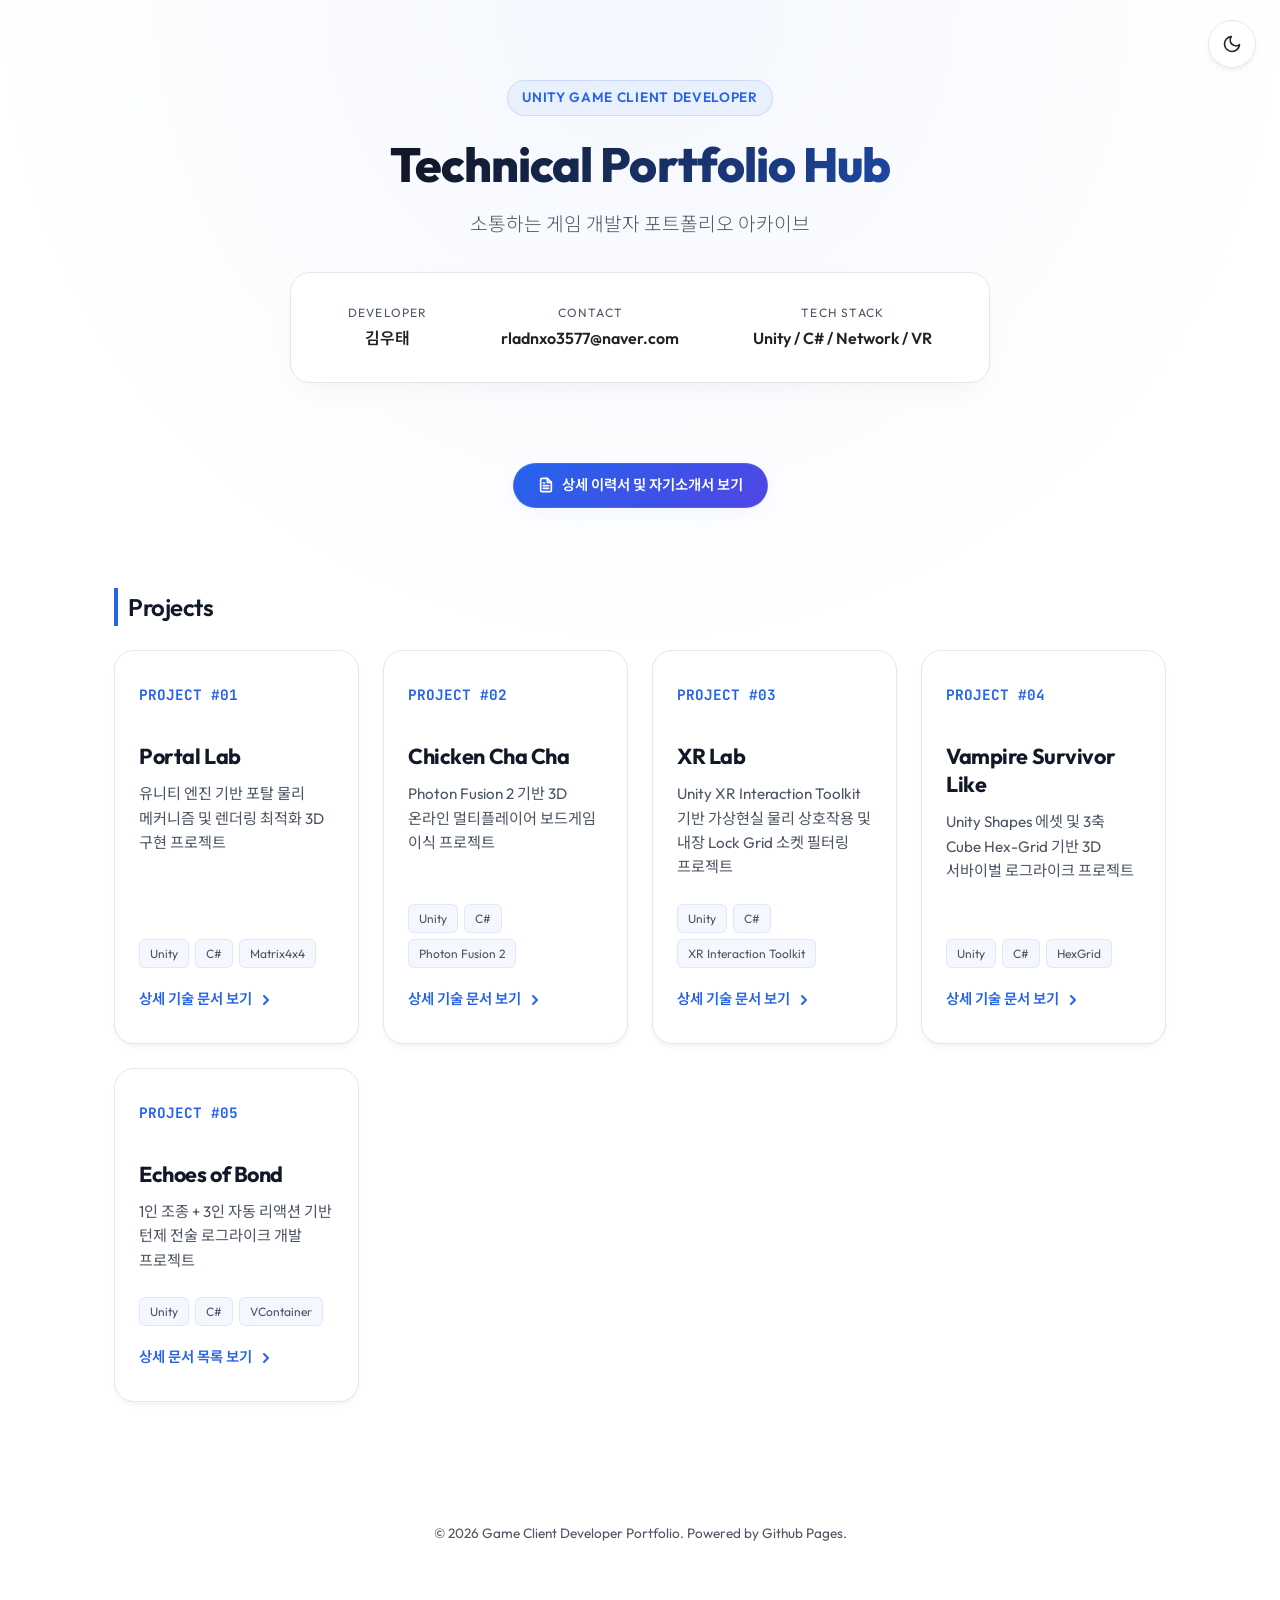
==== commit ff523f1d: "[타이틀, 문서 분리 프로젝트 폴더화]" ====
--- a/index.html
+++ b/index.html
@@ -475,6 +475,23 @@
           </svg>
         </div>
       </a>
+
+      <!-- 5번 포트폴리오 -->
+      <a href="viewer.html#5" class="portfolio-card" id="card-proj-5">
+        <div class="card-num">PROJECT #05</div>
+        <h3 class="card-title">Echoes of Bond</h3>
+        <p class="card-desc">1인 조종 + 3인 자동 리액션 기반 턴제 전술 로그라이크 개발 프로젝트 기획 및 개발 백서 아카이브입니다.</p>
+        <div class="card-tags">
+          <span class="card-tag">기획 및 시스템 설계</span>
+          <span class="card-tag">클라이언트 기술 구현</span>
+        </div>
+        <div class="card-link-btn">
+          상세 문서 목록 보기
+          <svg width="16" height="16" viewBox="0 0 16 16" fill="none" xmlns="http://www.w3.org/2000/svg">
+            <path d="M6 12L10 8L6 4" stroke="currentColor" stroke-width="2" stroke-linecap="round" stroke-linejoin="round"/>
+          </svg>
+        </div>
+      </a>
     </div>
   </main>
 
@@ -548,7 +565,7 @@
 
   <script>
     document.addEventListener("DOMContentLoaded", () => {
-      const projects = [1, 2, 3, 4];
+      const projects = [1, 2, 3, 4, 5];
       
       projects.forEach(num => {
         const card = document.getElementById(`card-proj-${num}`);
@@ -558,10 +575,10 @@
         const descEl = card.querySelector(".card-desc");
         const tagsEl = card.querySelector(".card-tags");
 
-        // 프로젝트 마크다운 동적 읽기
-        fetch(`./portfolio/project${num}/README.md?t=${new Date().getTime()}`)
+        // 프로젝트 공통 메타 정보(Title.md) 동적 읽기
+        fetch(`./portfolio/project${num}/Release Document/Title.md?t=${new Date().getTime()}`)
           .then(res => {
-            if (!res.ok) throw new Error("Readme not found");
+            if (!res.ok) throw new Error("Title.md not found");
             return res.text();
           })
           .then(mdText => {
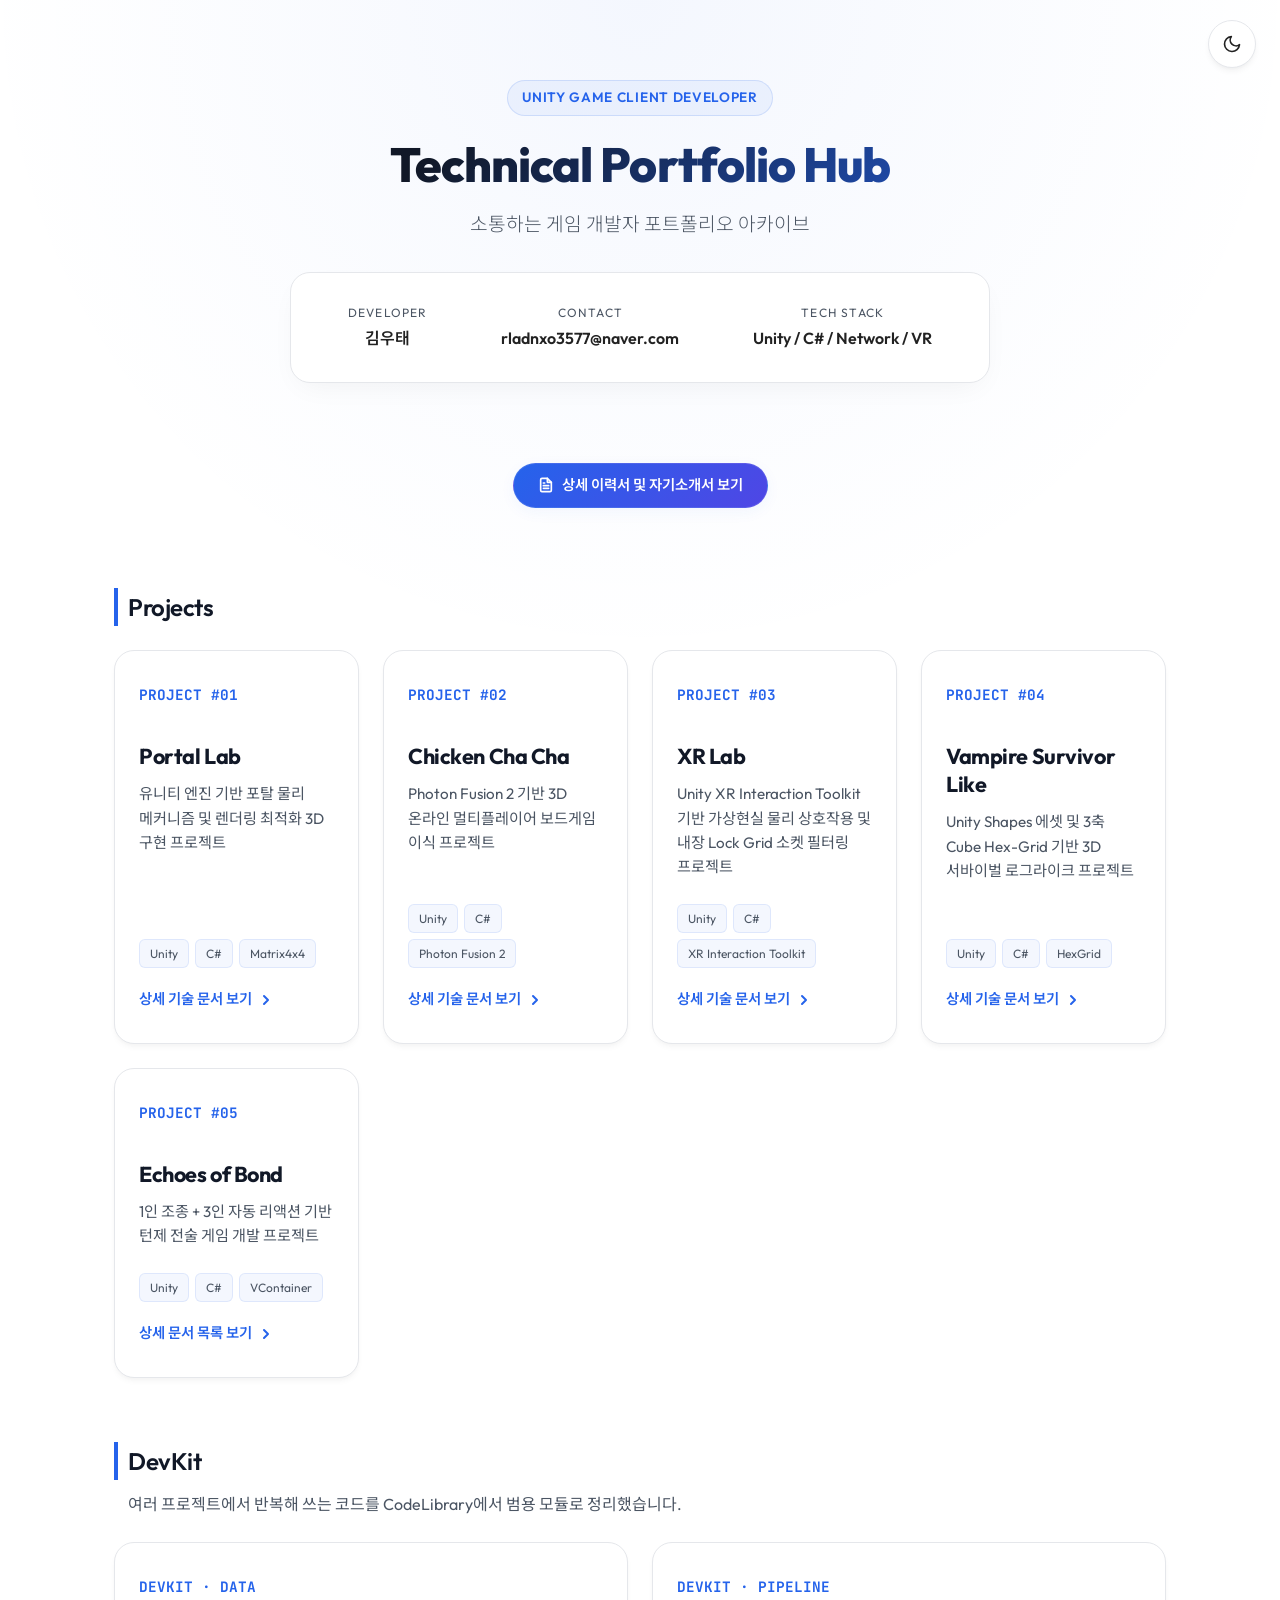
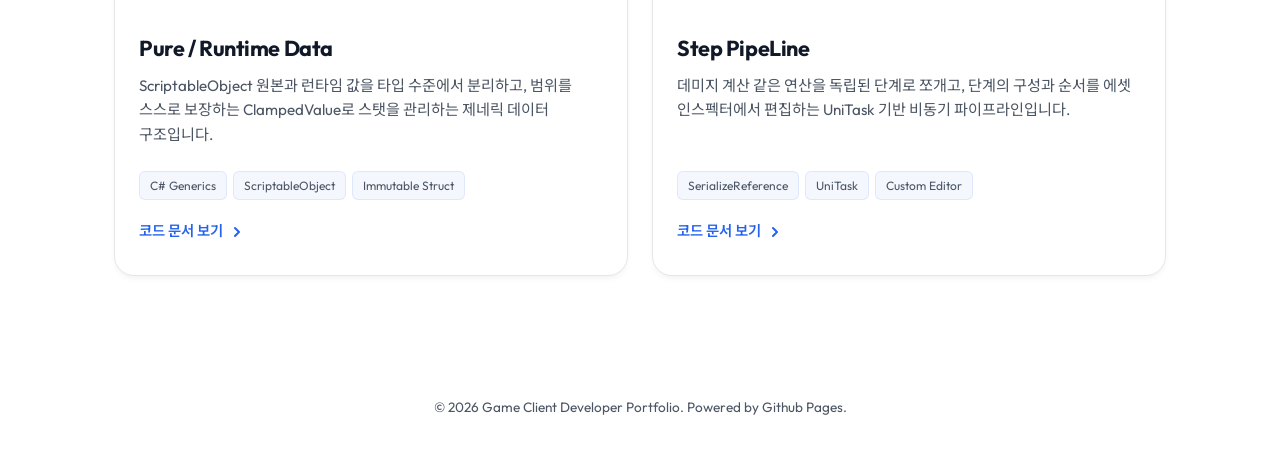
==== commit 849d9b03: "[DevKit 추가]" ====
--- a/index.html
+++ b/index.html
@@ -152,6 +152,16 @@
       gap: 24px;
     }
 
+    /* ── DevKit 섹션 ── */
+    .devkit-title {
+      margin-top: 64px;
+    }
+
+    .devkit-desc {
+      color: var(--text-muted);
+      margin: -12px 0 24px 14px;
+    }
+
     /* ── 포트폴리오 카드 컴포넌트 ── */
     .portfolio-card {
       background: var(--card-bg);
@@ -487,6 +497,47 @@
         </div>
         <div class="card-link-btn">
           상세 문서 목록 보기
+          <svg width="16" height="16" viewBox="0 0 16 16" fill="none" xmlns="http://www.w3.org/2000/svg">
+            <path d="M6 12L10 8L6 4" stroke="currentColor" stroke-width="2" stroke-linecap="round" stroke-linejoin="round"/>
+          </svg>
+        </div>
+      </a>
+    </div>
+
+    <h2 class="grid-title devkit-title" id="devkit-header">DevKit</h2>
+    <p class="devkit-desc">여러 프로젝트에서 반복해 쓰는 코드를 CodeLibrary에서 범용 모듈로 정리했습니다.</p>
+
+    <div class="portfolio-grid" id="devkit-list-grid">
+      <!-- DevKit: Data -->
+      <a href="viewer.html#devkit/Data.md" class="portfolio-card" id="card-devkit-data">
+        <div class="card-num">DEVKIT · DATA</div>
+        <h3 class="card-title">Pure / Runtime Data</h3>
+        <p class="card-desc">ScriptableObject 원본과 런타임 값을 타입 수준에서 분리하고, 범위를 스스로 보장하는 ClampedValue로 스탯을 관리하는 제네릭 데이터 구조입니다.</p>
+        <div class="card-tags">
+          <span class="card-tag">C# Generics</span>
+          <span class="card-tag">ScriptableObject</span>
+          <span class="card-tag">Immutable Struct</span>
+        </div>
+        <div class="card-link-btn">
+          코드 문서 보기
+          <svg width="16" height="16" viewBox="0 0 16 16" fill="none" xmlns="http://www.w3.org/2000/svg">
+            <path d="M6 12L10 8L6 4" stroke="currentColor" stroke-width="2" stroke-linecap="round" stroke-linejoin="round"/>
+          </svg>
+        </div>
+      </a>
+
+      <!-- DevKit: PipeLine -->
+      <a href="viewer.html#devkit/PipeLine.md" class="portfolio-card" id="card-devkit-pipeline">
+        <div class="card-num">DEVKIT · PIPELINE</div>
+        <h3 class="card-title">Step PipeLine</h3>
+        <p class="card-desc">데미지 계산 같은 연산을 독립된 단계로 쪼개고, 단계의 구성과 순서를 에셋 인스펙터에서 편집하는 UniTask 기반 비동기 파이프라인입니다.</p>
+        <div class="card-tags">
+          <span class="card-tag">SerializeReference</span>
+          <span class="card-tag">UniTask</span>
+          <span class="card-tag">Custom Editor</span>
+        </div>
+        <div class="card-link-btn">
+          코드 문서 보기
           <svg width="16" height="16" viewBox="0 0 16 16" fill="none" xmlns="http://www.w3.org/2000/svg">
             <path d="M6 12L10 8L6 4" stroke="currentColor" stroke-width="2" stroke-linecap="round" stroke-linejoin="round"/>
           </svg>
